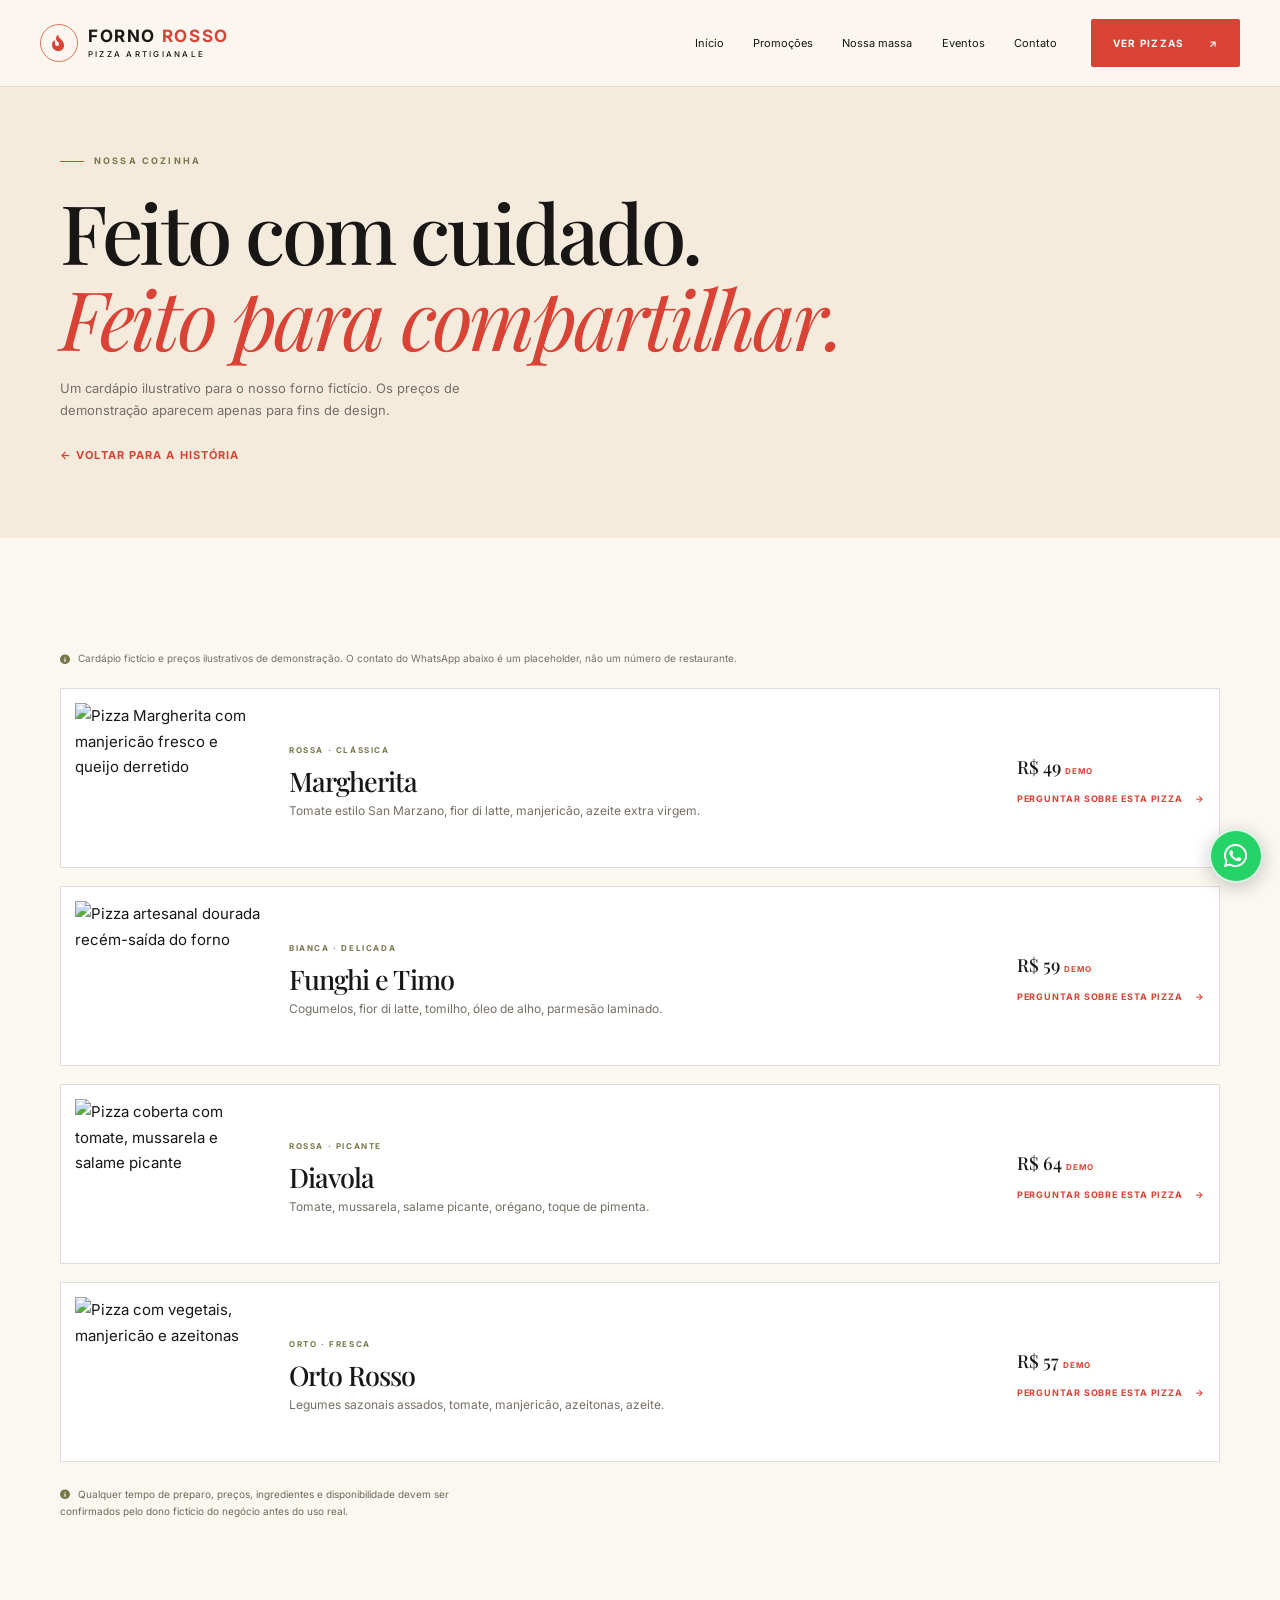
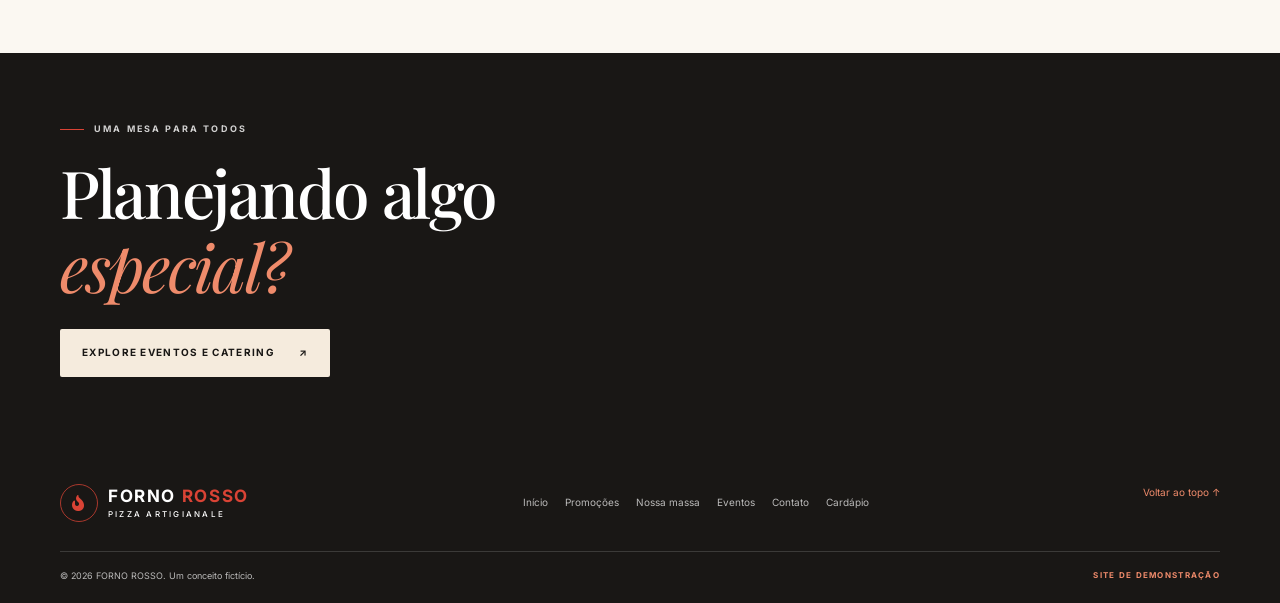
==== cardapio.html @ 27c7b294 "Atualiza layout para PT-BR Co-authored-by: Copilot <223556219+Copilot@users.noreply.github.com>" ====
<!doctype html>
<html lang="pt-BR">
<head>
  <meta charset="utf-8">
  <meta name="viewport" content="width=device-width, initial-scale=1">
  <meta name="theme-color" content="#191715">
  <meta name="description" content="Cardápio ilustrativo do conceito fictício da pizzaria FORNO ROSSO.">
  <title>Nossas Pizzas — FORNO ROSSO</title>
  <link rel="preconnect" href="https://fonts.googleapis.com">
  <link rel="preconnect" href="https://fonts.gstatic.com" crossorigin>
  <link href="https://fonts.googleapis.com/css2?family=Inter:wght@400;500;600;700&family=Playfair+Display:wght@400;500;600;700&display=swap" rel="stylesheet">
  <link rel="stylesheet" href="https://cdnjs.cloudflare.com/ajax/libs/font-awesome/6.5.2/css/all.min.css">
  <link rel="stylesheet" href="style.css">
  <script src="script.js" defer></script>
</head>
<body class="menu-page">
  <a class="skip-link" href="#main">Pular para o conteúdo</a>
  <header class="site-header is-scrolled" id="top">
    <div class="header-inner">
      <a class="wordmark" href="index.html#top" aria-label="Forno Rosso home">
        <span class="wordmark-icon" aria-hidden="true"><i class="fa-solid fa-fire-flame-curved"></i></span>
        <span>FORNO <span class="wordmark-red">ROSSO</span><small>PIZZA ARTIGIANALE</small></span>
      </a>
      <button class="menu-toggle" type="button" aria-label="Abrir menu de navegação" aria-expanded="false" aria-controls="primary-nav">
        <span></span><span></span>
      </button>
      <nav class="primary-nav" id="primary-nav" aria-label="Navegação principal">
        <a href="index.html#top">Início</a><a href="index.html#promocoes">Promoções</a><a href="index.html#massa">Nossa massa</a><a href="index.html#eventos">Eventos</a><a href="index.html#contato">Contato</a>
        <a class="button button-red nav-cta" href="cardapio.html" aria-current="page">Ver pizzas <span aria-hidden="true">↗</span></a>
      </nav>
    </div>
  </header>
  <main id="main">
    <section class="menu-page-hero">
      <div class="page-wrap">
        <p class="eyebrow"><span></span> Nossa cozinha</p>
        <h1>Feito com cuidado.<br><em>Feito para compartilhar.</em></h1>
        <p>Um cardápio ilustrativo para o nosso forno fictício. Os preços de demonstração aparecem apenas para fins de design.</p>
        <a class="text-link" href="index.html">← Voltar para a história</a>
      </div>
    </section>
    <section class="menu-list-section section-pad">
      <div class="page-wrap">
        <p class="demo-note"><i class="fa-solid fa-circle-info" aria-hidden="true"></i> Cardápio fictício e preços ilustrativos de demonstração. O contato do WhatsApp abaixo é um placeholder, não um número de restaurante.</p>
        <!-- Replace demo menu items, ingredients, and prices with owner-approved details before launch. -->
        <div class="menu-list">
          <article class="menu-item">
            <img class="menu-photo" src="https://images.unsplash.com/photo-1574071318508-1cdbab80d002?auto=format&amp;fit=crop&amp;w=760&amp;q=85" alt="Pizza Margherita com manjericão fresco e queijo derretido" loading="lazy">
            <div class="menu-item-copy"><span class="menu-category">ROSSA · CLÁSSICA</span><h2>Margherita</h2><p>Tomate estilo San Marzano, fior di latte, manjericão, azeite extra virgem.</p></div>
            <span class="menu-price">R$ 49 <small>DEMO</small></span>
            <button class="text-link" type="button" data-message="Olá! Gostaria de saber mais sobre a pizza ilustrativa Margherita do cardápio de demonstração do FORNO ROSSO.">Perguntar sobre esta pizza <span aria-hidden="true">→</span></button>
          </article>
          <article class="menu-item">
            <img class="menu-photo" src="https://images.unsplash.com/photo-1579751626657-72bc17010498?auto=format&amp;fit=crop&amp;w=760&amp;q=85" alt="Pizza artesanal dourada recém-saída do forno" loading="lazy">
            <div class="menu-item-copy"><span class="menu-category">BIANCA · DELICADA</span><h2>Funghi e Timo</h2><p>Cogumelos, fior di latte, tomilho, óleo de alho, parmesão laminado.</p></div>
            <span class="menu-price">R$ 59 <small>DEMO</small></span>
            <button class="text-link" type="button" data-message="Olá! Gostaria de saber mais sobre a pizza ilustrativa Funghi e Timo do cardápio de demonstração do FORNO ROSSO.">Perguntar sobre esta pizza <span aria-hidden="true">→</span></button>
          </article>
          <article class="menu-item">
            <img class="menu-photo" src="https://images.unsplash.com/photo-1571407970349-bc81e7e96d47?auto=format&amp;fit=crop&amp;w=760&amp;q=85" alt="Pizza coberta com tomate, mussarela e salame picante" loading="lazy">
            <div class="menu-item-copy"><span class="menu-category">ROSSA · PICANTE</span><h2>Diavola</h2><p>Tomate, mussarela, salame picante, orégano, toque de pimenta.</p></div>
            <span class="menu-price">R$ 64 <small>DEMO</small></span>
            <button class="text-link" type="button" data-message="Olá! Gostaria de saber mais sobre a pizza ilustrativa Diavola do cardápio de demonstração do FORNO ROSSO.">Perguntar sobre esta pizza <span aria-hidden="true">→</span></button>
          </article>
          <article class="menu-item">
            <img class="menu-photo" src="https://images.unsplash.com/photo-1593560708920-61dd98c46a4e?auto=format&amp;fit=crop&amp;w=760&amp;q=85" alt="Pizza com vegetais, manjericão e azeitonas" loading="lazy">
            <div class="menu-item-copy"><span class="menu-category">ORTO · FRESCA</span><h2>Orto Rosso</h2><p>Legumes sazonais assados, tomate, manjericão, azeitonas, azeite.</p></div>
            <span class="menu-price">R$ 57 <small>DEMO</small></span>
            <button class="text-link" type="button" data-message="Olá! Gostaria de saber mais sobre a pizza ilustrativa Orto Rosso do cardápio de demonstração do FORNO ROSSO.">Perguntar sobre esta pizza <span aria-hidden="true">→</span></button>
          </article>
        </div>
        <p class="claim-note menu-claim"><i class="fa-solid fa-circle-info" aria-hidden="true"></i> Qualquer tempo de preparo, preços, ingredientes e disponibilidade devem ser confirmados pelo dono fictício do negócio antes do uso real.</p>
      </div>
    </section>
    <section class="menu-cta">
      <div class="page-wrap"><p class="eyebrow eyebrow-light"><span></span> Uma mesa para todos</p><h2>Planejando algo<br><em>especial?</em></h2><a class="button button-cream" href="index.html#eventos">Explore eventos e catering <span aria-hidden="true">↗</span></a></div>
    </section>
  </main>
  <footer class="site-footer">
    <div class="page-wrap">
      <div class="footer-main">
        <a class="wordmark footer-wordmark" href="index.html#top" aria-label="Forno Rosso home"><span class="wordmark-icon" aria-hidden="true"><i class="fa-solid fa-fire-flame-curved"></i></span><span>FORNO <span class="wordmark-red">ROSSO</span><small>PIZZA ARTIGIANALE</small></span></a>
        <nav class="footer-nav" aria-label="Navegação do rodapé"><a href="index.html#top">Início</a><a href="index.html#promocoes">Promoções</a><a href="index.html#massa">Nossa massa</a><a href="index.html#eventos">Eventos</a><a href="index.html#contato">Contato</a><a href="cardapio.html">Cardápio</a></nav>
        <a class="footer-top" href="#top">Voltar ao topo ↑</a>
      </div>
      <div class="footer-bottom"><span>© <span data-current-year>2026</span> FORNO ROSSO. Um conceito fictício.</span><span class="demo-stamp">SITE DE DEMONSTRAÇÃO</span></div>
    </div>
  </footer>
  <a class="whatsapp-float" href="https://wa.me/5511999999999?text=Ol%C3%A1%21%20Estou%20visitando%20o%20site%20de%20demonstra%C3%A7%C3%A3o%20do%20FORNO%20ROSSO.%20Pode%20me%20passar%20mais%20informa%C3%A7%C3%B5es%3F" target="_blank" rel="noopener noreferrer" aria-label="Número do WhatsApp em demonstração; enviar uma mensagem geral"><i class="fa-brands fa-whatsapp" aria-hidden="true"></i><span class="whatsapp-tooltip">Diga olá <small>Número demo</small></span></a>
</body>
</html>
---- style.css ----
:root {
  color-scheme: light;
  --red: #d94335;
  --cream: #f5ebdd;
  --paper: #fbf8f2;
  --ink: #191715;
  --muted: #766f65;
  --olive: #77764b;
  --line: rgba(25, 23, 21, .14);
  --serif: "Playfair Display", Georgia, serif;
  --sans: "Inter", Arial, sans-serif;
}

* { box-sizing: border-box; }
html { scroll-behavior: smooth; scroll-padding-top: 84px; }
body { margin: 0; color: var(--ink); background: var(--paper); font-family: var(--sans); font-size: 15px; line-height: 1.7; -webkit-font-smoothing: antialiased; }
img { display: block; max-width: 100%; }
a { color: inherit; text-decoration: none; }
button { font: inherit; }
.page-wrap { width: min(1160px, calc(100% - 44px)); margin-inline: auto; }
.section-pad { padding: 88px 0; }
.skip-link { position: fixed; z-index: 1000; top: 12px; left: 12px; padding: 10px 16px; transform: translateY(-160%); background: var(--cream); color: var(--ink); }
.skip-link:focus { transform: translateY(0); }

.site-header { position: fixed; z-index: 100; inset: 0 0 auto; color: white; transition: background .25s ease, box-shadow .25s ease, color .25s ease; }
.site-header.is-scrolled, .site-header.menu-open { color: var(--ink); background: rgba(251, 248, 242, .94); box-shadow: 0 1px 0 rgba(25, 23, 21, .08); backdrop-filter: blur(14px); }
.header-inner { width: min(1320px, calc(100% - 44px)); min-height: 76px; margin: auto; display: flex; align-items: center; justify-content: space-between; }
.wordmark { display: inline-flex; align-items: center; gap: 10px; font-size: 17px; font-weight: 700; letter-spacing: .095em; line-height: 1.1; }
.wordmark-icon { display: grid; width: 38px; height: 38px; place-items: center; border: 1px solid rgba(217, 67, 53, .75); border-radius: 50%; color: var(--red); font-size: 16px; }
.wordmark-red { color: var(--red); }
.wordmark small { display: block; margin-top: 5px; font-size: 8px; letter-spacing: .28em; font-weight: 500; }
.primary-nav { position: absolute; top: 76px; inset-inline: 0; display: none; padding: 15px 22px 24px; color: var(--ink); background: var(--paper); box-shadow: 0 16px 24px rgba(0,0,0,.1); }
.primary-nav.is-open { display: grid; gap: 2px; }
.primary-nav > a:not(.button) { padding: 10px 4px; font-size: 14px; }
.primary-nav > a:not(.button):hover, .footer-nav a:hover { color: var(--red); }
.menu-toggle { display: flex; width: 42px; height: 42px; flex-direction: column; justify-content: center; align-items: center; gap: 6px; border: 1px solid currentColor; border-radius: 50%; color: inherit; background: transparent; cursor: pointer; }
.menu-toggle span { width: 16px; height: 1px; background: currentColor; transition: transform .2s ease; }
.menu-toggle[aria-expanded="true"] span:first-child { transform: translateY(3.5px) rotate(45deg); }
.menu-toggle[aria-expanded="true"] span:last-child { transform: translateY(-3.5px) rotate(-45deg); }

.button { min-height: 48px; display: inline-flex; align-items: center; justify-content: center; gap: 24px; padding: 0 21px; border: 1px solid transparent; border-radius: 2px; font-size: 10px; font-weight: 700; letter-spacing: .13em; text-transform: uppercase; transition: transform .2s ease, background .2s ease, color .2s ease; cursor: pointer; }
.button:hover { transform: translateY(-2px); }
.button-red { color: white; background: var(--red); }
.button-red:hover { background: #bc3429; }
.button-cream { color: var(--ink); background: var(--cream); }
.button-cream:hover { background: white; }
.nav-cta { margin-top: 11px; }
.text-link { display: inline-flex; align-items: center; gap: 12px; padding: 0; border: 0; color: var(--red); background: transparent; font-size: 11px; font-weight: 700; letter-spacing: .1em; text-transform: uppercase; cursor: pointer; }
.text-link span { display: inline-block; transition: transform .2s ease; }
.text-link:hover span { transform: translateX(4px); }
.text-link-light { color: white; }

.hero { position: relative; min-height: 690px; min-height: min(780px, 100svh); display: flex; align-items: center; overflow: hidden; color: white; background: #28221e; }
.hero-image { position: absolute; inset: 0; background: linear-gradient(90deg, rgba(18, 15, 13, .81) 0%, rgba(18, 15, 13, .48) 53%, rgba(18, 15, 13, .16) 100%), linear-gradient(0deg, rgba(18, 15, 13, .28), transparent 45%), url("https://images.unsplash.com/photo-1579751626657-72bc17010498?auto=format&fit=crop&w=2200&q=88") center 54% / cover; transform: scale(1.015); animation: hero-reveal 1.2s ease-out both; }
.hero-content { position: relative; z-index: 1; padding-top: 90px; padding-bottom: 42px; }
.eyebrow { display: flex; align-items: center; gap: 10px; margin: 0 0 20px; color: var(--olive); font-size: 9px; font-weight: 700; letter-spacing: .24em; line-height: 1.4; text-transform: uppercase; }
.eyebrow > span { width: 24px; height: 1px; background: var(--red); }
.eyebrow-light { color: rgba(255,255,255,.8); }
.hero h1, h2, h3, p { margin-top: 0; }
.hero h1 { max-width: 720px; margin-bottom: 19px; font: 500 clamp(48px, 10vw, 96px)/.99 var(--serif); letter-spacing: -.045em; }
.hero h1 em, h2 em { color: var(--red); font-weight: 400; }
.hero h1 em { color: #ef8b6b; }
.hero-copy { max-width: 440px; margin-bottom: 29px; color: rgba(255,255,255,.8); font-size: 14px; }
.hero-actions { display: flex; flex-wrap: wrap; align-items: center; gap: 23px; }
.hero-note { position: absolute; right: max(22px, calc((100vw - 1320px) / 2)); bottom: 86px; display: grid; gap: 5px; color: rgba(255,255,255,.6); font-size: 8px; letter-spacing: .2em; text-align: right; }
.scroll-cue { position: absolute; bottom: 22px; left: max(22px, calc((100vw - 1160px) / 2)); display: flex; align-items: center; gap: 10px; color: rgba(255,255,255,.68); font-size: 8px; font-weight: 600; letter-spacing: .2em; }
.scroll-cue span { width: 26px; height: 1px; background: var(--red); }

.section-heading { margin-bottom: 28px; }
.heading-row { display: flex; flex-direction: column; gap: 16px; }
.section-heading .eyebrow { margin-bottom: 13px; }
h2 { margin-bottom: 0; font: 500 clamp(38px, 7vw, 64px)/1.12 var(--serif); letter-spacing: -.035em; }
.heading-aside { margin: 0; color: var(--muted); font-size: 13px; }
.demo-note { display: flex; align-items: center; gap: 8px; margin: 0 0 21px; color: var(--muted); font-size: 10px; }
.demo-note i { color: var(--olive); }
.promo-grid { display: grid; gap: 17px; }
.promo-card { min-width: 0; overflow: hidden; background: white; }
.promo-image { height: 220px; background-position: center; background-size: cover; transition: transform .55s cubic-bezier(.2,.65,.3,1); }
.promo-card:hover .promo-image { transform: scale(1.035); }
.promo-family { background-image: url("https://images.unsplash.com/photo-1571407970349-bc81e7e96d47?auto=format&fit=crop&w=1000&q=85"); }
.promo-tuesday { background-image: url("https://images.unsplash.com/photo-1579751626657-72bc17010498?auto=format&fit=crop&w=900&q=85"); }
.promo-experience { background-image: url("https://images.unsplash.com/photo-1574071318508-1cdbab80d002?auto=format&fit=crop&w=900&q=85"); }
.promo-copy { padding: 22px 21px 20px; }
.promo-number { color: var(--olive); font-size: 8px; font-weight: 700; letter-spacing: .2em; }
.promo-copy h3 { margin: 7px 0 8px; font: 500 27px/1.2 var(--serif); }
.promo-copy > p { min-height: 48px; margin-bottom: 19px; color: var(--muted); font-size: 12px; }
.promo-bottom { display: flex; flex-wrap: wrap; align-items: center; justify-content: space-between; gap: 12px; padding-top: 13px; border-top: 1px solid var(--line); }
.demo-price { font: 500 19px var(--serif); }
.demo-price small { color: var(--red); font: 700 8px var(--sans); letter-spacing: .13em; }
.promo-action { gap: 7px; font-size: 8px; }

.dough-section { display: grid; background: var(--cream); }
.dough-photo { min-height: 360px; background: url("https://images.unsplash.com/photo-1556761223-4c4282c73f77?auto=format&fit=crop&w=1200&q=85") center / cover; }
.dough-content { padding: 58px 25px 65px; }
.dough-content h2 { margin-bottom: 21px; }
.dough-content > p:not(.eyebrow, .claim-note) { max-width: 440px; color: #625b52; font-size: 13px; }
.dough-content .dough-detail { margin: 22px 0; padding-left: 15px; border-left: 1px solid var(--red); color: var(--ink) !important; font: italic 16px/1.6 var(--serif) !important; }
.claim-note { max-width: 450px; margin: 0 0 21px; color: #706757; font-size: 10px; }
.claim-note i { margin-right: 5px; color: var(--olive); }

.events-section { display: grid; color: white; background: var(--ink); }
.events-image { min-height: 300px; background: url("https://images.unsplash.com/photo-1511795409834-ef04bbd61622?auto=format&fit=crop&w=1200&q=85") center 54% / cover; }
.events-copy { padding: 56px 25px 62px; }
.events-copy h2 { margin-bottom: 20px; }
.events-copy h2 em { color: #ef8b6b; }
.events-copy > p:not(.eyebrow, .placeholder-note) { max-width: 460px; margin-bottom: 20px; color: rgba(255,255,255,.68); font-size: 13px; }
.event-list { display: grid; gap: 8px; margin: 0 0 26px; padding: 0; list-style: none; color: rgba(255,255,255,.88); font-size: 12px; }
.event-list i { width: 22px; color: #d98966; font-size: 10px; }
.placeholder-note { margin: 13px 0 0; color: #9b9288; font-size: 9px; }

.contact-section { background: var(--paper); }
.contact-grid { display: grid; gap: 30px; }
.map-frame { position: relative; min-height: 300px; overflow: hidden; border-radius: 3px; background: #e4dfd4; }
.map-frame iframe { display: block; width: 100%; height: 100%; min-height: 300px; border: 0; }
.map-caption { position: absolute; bottom: 12px; left: 12px; padding: 7px 10px; color: var(--ink); background: rgba(251,248,242,.95); font-size: 9px; }
.contact-details { display: flex; flex-direction: column; justify-content: center; }
.contact-label { display: block; margin-bottom: 7px; color: var(--olive); font-size: 8px; font-weight: 700; letter-spacing: .19em; }
.contact-block h3 { margin-bottom: 5px; font: 500 25px var(--serif); }
.contact-block p, .contact-meta p { margin-bottom: 0; color: var(--muted); font-size: 12px; }
.contact-meta { display: grid; gap: 18px; margin: 24px 0; padding: 20px 0; border-block: 1px solid var(--line); }
.social-row { display: flex; flex-wrap: wrap; gap: 20px; margin-bottom: 20px; }
.social-row a { font-size: 11px; font-weight: 600; }
.social-row i { margin-right: 6px; color: var(--red); }
.social-row small { display: block; color: var(--muted); font-size: 8px; font-weight: 400; }
.contact-whatsapp { align-self: flex-start; }
.contact-details .placeholder-note { color: var(--muted); }

.site-footer { padding: 37px 0 20px; color: rgba(255,255,255,.7); background: var(--ink); }
.footer-main { display: flex; flex-direction: column; gap: 28px; }
.footer-wordmark { align-self: flex-start; color: white; }
.footer-nav { display: flex; flex-wrap: wrap; gap: 13px 20px; font-size: 10px; }
.footer-top { align-self: flex-start; color: #ef8b6b; font-size: 10px; }
.footer-bottom { display: flex; flex-direction: column; gap: 10px; margin-top: 29px; padding-top: 16px; border-top: 1px solid rgba(255,255,255,.15); font-size: 9px; }
.demo-stamp { color: #ef8b6b; font-size: 8px; font-weight: 700; letter-spacing: .16em; }

.menu-page .site-header { color: var(--ink); background: rgba(251, 248, 242, .94); box-shadow: 0 1px 0 rgba(25, 23, 21, .08); backdrop-filter: blur(14px); }
.menu-page-hero { padding: 155px 0 72px; background: var(--cream); }
.menu-page-hero h1 { margin: 0 0 17px; font: 500 clamp(48px, 9vw, 82px)/1.05 var(--serif); letter-spacing: -.04em; }
.menu-page-hero h1 em, .menu-cta h2 em { color: var(--red); font-weight: 400; }
.menu-page-hero > .page-wrap > p:not(.eyebrow) { max-width: 470px; margin-bottom: 20px; color: var(--muted); font-size: 13px; }
.menu-list-section { padding-top: 58px; }
.menu-list { display: grid; gap: 16px; }
.menu-item { display: grid; grid-template-columns: minmax(0, 1fr) auto; gap: 14px 16px; padding: 12px; border: 1px solid var(--line); background: white; }
.menu-photo { grid-column: 1 / -1; width: 100%; height: 210px; object-fit: cover; }
.menu-item-copy { min-width: 0; }
.menu-category { color: var(--olive); font-size: 8px; font-weight: 700; letter-spacing: .2em; }
.menu-item h2 { margin: 5px 0; font-size: 27px; }
.menu-item p { max-width: 540px; margin: 0; color: var(--muted); font-size: 12px; }
.menu-price { padding-top: 4px; font: 500 18px var(--serif); white-space: nowrap; }
.menu-price small { color: var(--red); font: 700 8px var(--sans); letter-spacing: .13em; }
.menu-item .text-link { grid-column: 1 / -1; justify-self: start; font-size: 9px; }
.menu-claim { margin-top: 24px; }
.menu-cta { padding: 70px 0; color: white; background: var(--ink); }
.menu-cta h2 { margin-bottom: 25px; font-size: clamp(42px, 7vw, 66px); }
.menu-cta h2 em { color: #ef8b6b; }

.whatsapp-float { position: fixed; z-index: 90; right: 17px; bottom: 17px; display: grid; width: 54px; height: 54px; place-items: center; border: 2px solid rgba(255,255,255,.82); border-radius: 50%; color: white; background: #25d366; box-shadow: 0 4px 20px rgba(0,0,0,.22); font-size: 27px; animation: whatsapp-pulse 2.4s infinite; }
.whatsapp-float:hover { background: #1db954; }
.whatsapp-tooltip { position: absolute; right: 64px; display: none; min-width: 118px; padding: 7px 10px; color: var(--ink); background: white; font-size: 10px; font-weight: 700; box-shadow: 0 2px 12px rgba(0,0,0,.12); }
.whatsapp-tooltip small { display: block; color: var(--muted); font-size: 8px; font-weight: 400; }
.whatsapp-float:hover .whatsapp-tooltip, .whatsapp-float:focus-visible .whatsapp-tooltip { display: block; }

@keyframes whatsapp-pulse { 0%, 100% { box-shadow: 0 4px 20px rgba(0,0,0,.22), 0 0 0 0 rgba(37,211,102,.28); } 55% { box-shadow: 0 4px 20px rgba(0,0,0,.22), 0 0 0 9px rgba(37,211,102,0); } }
@keyframes hero-reveal { from { transform: scale(1.06); opacity: .75; } to { transform: scale(1.015); opacity: 1; } }

@media (min-width: 700px) {
  .page-wrap { width: min(1160px, calc(100% - 80px)); }
  .header-inner { width: min(1320px, calc(100% - 80px)); }
  .section-pad { padding: 112px 0; }
  .header-inner { min-height: 86px; }
  .primary-nav { position: static; display: flex; align-items: center; gap: clamp(15px, 2.3vw, 32px); padding: 0; color: inherit; background: transparent; box-shadow: none; }
  .primary-nav > a:not(.button) { padding: 0; font-size: 11px; }
  .nav-cta { margin: 0 0 0 4px; }
  .menu-toggle { display: none; }
  .hero { min-height: min(840px, 94svh); }
  .hero-content { padding-top: 70px; }
  .hero-copy { font-size: 15px; }
  .heading-row { flex-direction: row; justify-content: space-between; align-items: end; }
  .heading-aside { padding-bottom: 8px; text-align: right; }
  .promo-grid { grid-template-columns: repeat(3, 1fr); gap: 20px; }
  .promo-card-featured { transform: translateY(-12px); }
  .promo-image { height: 245px; }
  .promo-copy { padding: 22px 20px 20px; }
  .dough-section { grid-template-columns: 1fr 1fr; min-height: 590px; }
  .dough-photo { min-height: 100%; }
  .dough-content { align-self: center; max-width: 660px; padding: 80px clamp(45px, 8vw, 115px); }
  .events-section { grid-template-columns: 1.1fr .9fr; min-height: 570px; }
  .events-image { min-height: 100%; }
  .events-copy { align-self: center; padding: 70px clamp(36px, 6vw, 88px); }
  .contact-grid { grid-template-columns: 1.1fr .9fr; gap: 54px; }
  .map-frame, .map-frame iframe { min-height: 430px; }
  .contact-meta { grid-template-columns: 1fr 1fr; }
  .footer-main { flex-direction: row; align-items: center; justify-content: space-between; gap: 25px; }
  .footer-nav { justify-content: center; gap: 17px; }
  .footer-top { white-space: nowrap; }
  .footer-bottom { flex-direction: row; justify-content: space-between; align-items: center; }
  .menu-list { gap: 18px; }
  .menu-item { grid-template-columns: 190px minmax(0, 1fr) auto; grid-template-rows: auto auto; align-items: center; gap: 12px 24px; padding: 14px; }
  .menu-photo { grid-column: 1; grid-row: 1 / 3; height: 150px; }
  .menu-item-copy { grid-column: 2; grid-row: 1 / 3; }
  .menu-price { grid-column: 3; grid-row: 1; align-self: end; }
  .menu-item .text-link { grid-column: 3; grid-row: 2; justify-self: start; align-self: start; }
}

@media (min-width: 1000px) {
  .hero-note { right: max(40px, calc((100vw - 1320px) / 2)); }
  .hero h1 { font-size: clamp(84px, 8.2vw, 112px); }
  .promo-image { height: 275px; }
}

@media (prefers-reduced-motion: reduce) {
  *, *::before, *::after { scroll-behavior: auto !important; animation-duration: .01ms !important; animation-iteration-count: 1 !important; transition-duration: .01ms !important; }
}
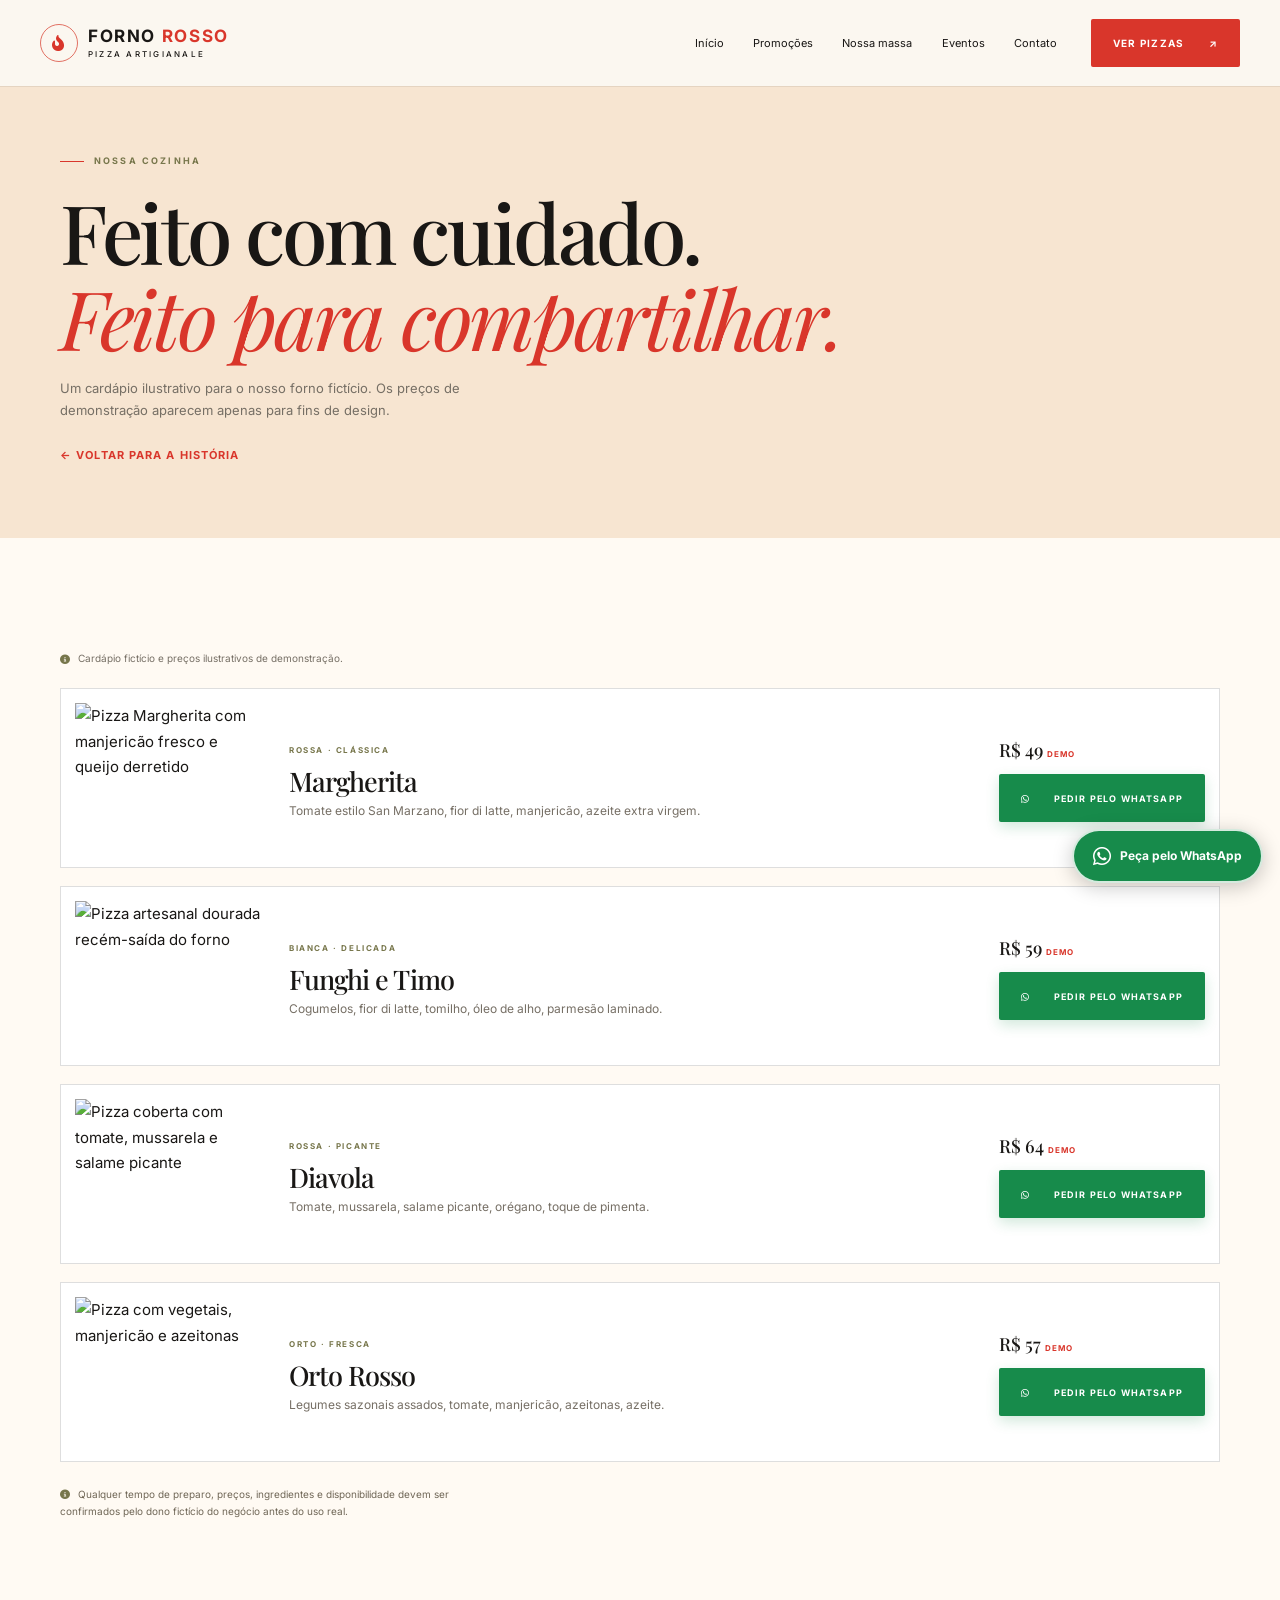
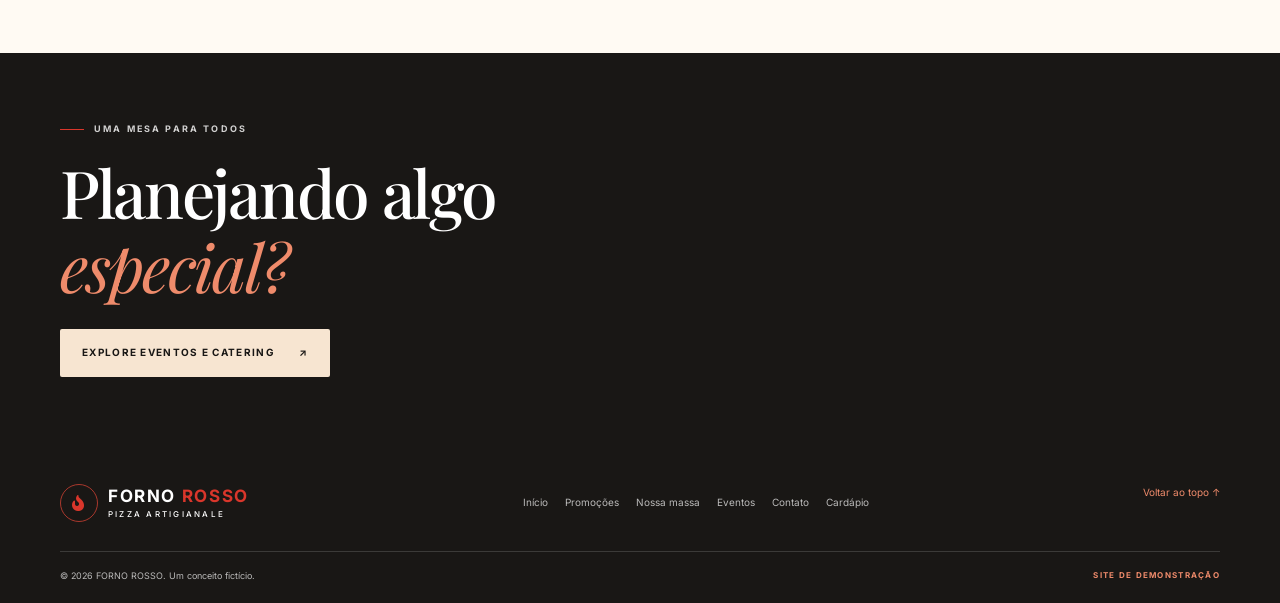
==== commit 723899a7: "Destaca pedidos e atualiza WhatsApp Co-authored-by: Copilot <223556219+Copilot@users.noreply.github." ====
--- a/cardapio.html
+++ b/cardapio.html
@@ -10,6 +10,7 @@
   <link rel="preconnect" href="https://fonts.gstatic.com" crossorigin>
   <link href="https://fonts.googleapis.com/css2?family=Inter:wght@400;500;600;700&family=Playfair+Display:wght@400;500;600;700&display=swap" rel="stylesheet">
   <link rel="stylesheet" href="https://cdnjs.cloudflare.com/ajax/libs/font-awesome/6.5.2/css/all.min.css">
+  <link rel="icon" type="image/svg+xml" href="data:image/svg+xml,%3Csvg xmlns='http://www.w3.org/2000/svg' viewBox='0 0 64 64'%3E%3Cpath fill='%23d8392f' d='M32 6c-4 8-8 11-8 19 0 6 4 11 9 11 5 0 9-4 9-10 0-7-4-13-10-20zm-2 33c-7 0-13 6-13 14 0 8 7 12 15 12 9 0 17-6 17-15 0-9-8-11-19-11z'/%3E%3Cpath fill='%23f5b400' d='M34 19c4 5 6 10 6 15 0 8-6 14-14 14-4 0-8-2-10-5 3 1 7 2 11 2 13 0 20-9 20-17 0-3-2-6-13-9z'/%3E%3C/svg%3E">
   <link rel="stylesheet" href="style.css">
   <script src="script.js" defer></script>
 </head>
@@ -41,32 +42,32 @@
     </section>
     <section class="menu-list-section section-pad">
       <div class="page-wrap">
-        <p class="demo-note"><i class="fa-solid fa-circle-info" aria-hidden="true"></i> Cardápio fictício e preços ilustrativos de demonstração. O contato do WhatsApp abaixo é um placeholder, não um número de restaurante.</p>
+        <p class="demo-note"><i class="fa-solid fa-circle-info" aria-hidden="true"></i> Cardápio fictício e preços ilustrativos de demonstração.</p>
         <!-- Replace demo menu items, ingredients, and prices with owner-approved details before launch. -->
         <div class="menu-list">
           <article class="menu-item">
             <img class="menu-photo" src="https://images.unsplash.com/photo-1574071318508-1cdbab80d002?auto=format&amp;fit=crop&amp;w=760&amp;q=85" alt="Pizza Margherita com manjericão fresco e queijo derretido" loading="lazy">
             <div class="menu-item-copy"><span class="menu-category">ROSSA · CLÁSSICA</span><h2>Margherita</h2><p>Tomate estilo San Marzano, fior di latte, manjericão, azeite extra virgem.</p></div>
             <span class="menu-price">R$ 49 <small>DEMO</small></span>
-            <button class="text-link" type="button" data-message="Olá! Gostaria de saber mais sobre a pizza ilustrativa Margherita do cardápio de demonstração do FORNO ROSSO.">Perguntar sobre esta pizza <span aria-hidden="true">→</span></button>
+            <button class="button button-whatsapp" type="button" data-message="Olá! Gostaria de saber mais sobre a pizza ilustrativa Margherita do cardápio de demonstração do FORNO ROSSO."><i class="fa-brands fa-whatsapp" aria-hidden="true"></i> Pedir pelo WhatsApp</button>
           </article>
           <article class="menu-item">
             <img class="menu-photo" src="https://images.unsplash.com/photo-1579751626657-72bc17010498?auto=format&amp;fit=crop&amp;w=760&amp;q=85" alt="Pizza artesanal dourada recém-saída do forno" loading="lazy">
             <div class="menu-item-copy"><span class="menu-category">BIANCA · DELICADA</span><h2>Funghi e Timo</h2><p>Cogumelos, fior di latte, tomilho, óleo de alho, parmesão laminado.</p></div>
             <span class="menu-price">R$ 59 <small>DEMO</small></span>
-            <button class="text-link" type="button" data-message="Olá! Gostaria de saber mais sobre a pizza ilustrativa Funghi e Timo do cardápio de demonstração do FORNO ROSSO.">Perguntar sobre esta pizza <span aria-hidden="true">→</span></button>
+            <button class="button button-whatsapp" type="button" data-message="Olá! Gostaria de saber mais sobre a pizza ilustrativa Funghi e Timo do cardápio de demonstração do FORNO ROSSO."><i class="fa-brands fa-whatsapp" aria-hidden="true"></i> Pedir pelo WhatsApp</button>
           </article>
           <article class="menu-item">
             <img class="menu-photo" src="https://images.unsplash.com/photo-1571407970349-bc81e7e96d47?auto=format&amp;fit=crop&amp;w=760&amp;q=85" alt="Pizza coberta com tomate, mussarela e salame picante" loading="lazy">
             <div class="menu-item-copy"><span class="menu-category">ROSSA · PICANTE</span><h2>Diavola</h2><p>Tomate, mussarela, salame picante, orégano, toque de pimenta.</p></div>
             <span class="menu-price">R$ 64 <small>DEMO</small></span>
-            <button class="text-link" type="button" data-message="Olá! Gostaria de saber mais sobre a pizza ilustrativa Diavola do cardápio de demonstração do FORNO ROSSO.">Perguntar sobre esta pizza <span aria-hidden="true">→</span></button>
+            <button class="button button-whatsapp" type="button" data-message="Olá! Gostaria de saber mais sobre a pizza ilustrativa Diavola do cardápio de demonstração do FORNO ROSSO."><i class="fa-brands fa-whatsapp" aria-hidden="true"></i> Pedir pelo WhatsApp</button>
           </article>
           <article class="menu-item">
             <img class="menu-photo" src="https://images.unsplash.com/photo-1593560708920-61dd98c46a4e?auto=format&amp;fit=crop&amp;w=760&amp;q=85" alt="Pizza com vegetais, manjericão e azeitonas" loading="lazy">
             <div class="menu-item-copy"><span class="menu-category">ORTO · FRESCA</span><h2>Orto Rosso</h2><p>Legumes sazonais assados, tomate, manjericão, azeitonas, azeite.</p></div>
             <span class="menu-price">R$ 57 <small>DEMO</small></span>
-            <button class="text-link" type="button" data-message="Olá! Gostaria de saber mais sobre a pizza ilustrativa Orto Rosso do cardápio de demonstração do FORNO ROSSO.">Perguntar sobre esta pizza <span aria-hidden="true">→</span></button>
+            <button class="button button-whatsapp" type="button" data-message="Olá! Gostaria de saber mais sobre a pizza ilustrativa Orto Rosso do cardápio de demonstração do FORNO ROSSO."><i class="fa-brands fa-whatsapp" aria-hidden="true"></i> Pedir pelo WhatsApp</button>
           </article>
         </div>
         <p class="claim-note menu-claim"><i class="fa-solid fa-circle-info" aria-hidden="true"></i> Qualquer tempo de preparo, preços, ingredientes e disponibilidade devem ser confirmados pelo dono fictício do negócio antes do uso real.</p>
@@ -86,6 +87,6 @@
       <div class="footer-bottom"><span>© <span data-current-year>2026</span> FORNO ROSSO. Um conceito fictício.</span><span class="demo-stamp">SITE DE DEMONSTRAÇÃO</span></div>
     </div>
   </footer>
-  <a class="whatsapp-float" href="https://wa.me/5511999999999?text=Ol%C3%A1%21%20Estou%20visitando%20o%20site%20de%20demonstra%C3%A7%C3%A3o%20do%20FORNO%20ROSSO.%20Pode%20me%20passar%20mais%20informa%C3%A7%C3%B5es%3F" target="_blank" rel="noopener noreferrer" aria-label="Número do WhatsApp em demonstração; enviar uma mensagem geral"><i class="fa-brands fa-whatsapp" aria-hidden="true"></i><span class="whatsapp-tooltip">Diga olá <small>Número demo</small></span></a>
+  <a class="whatsapp-float" href="https://wa.me/554195807668?text=Ol%C3%A1%21%20Estou%20visitando%20o%20site%20do%20FORNO%20ROSSO.%20Pode%20me%20passar%20mais%20informa%C3%A7%C3%B5es%3F" target="_blank" rel="noopener noreferrer" aria-label="Fale com o Forno Rosso pelo WhatsApp"><i class="fa-brands fa-whatsapp" aria-hidden="true"></i><span>Peça pelo WhatsApp</span><span class="whatsapp-tooltip">Fale com a gente</span></a>
 </body>
 </html>
--- a/style.css
+++ b/style.css
@@ -1,8 +1,8 @@
 :root {
   color-scheme: light;
-  --red: #d94335;
-  --cream: #f5ebdd;
-  --paper: #fbf8f2;
+  --red: #d9362b;
+  --cream: #f7e5d1;
+  --paper: #fffaf3;
   --ink: #191715;
   --muted: #766f65;
   --olive: #77764b;
@@ -42,6 +42,8 @@
 .button:hover { transform: translateY(-2px); }
 .button-red { color: white; background: var(--red); }
 .button-red:hover { background: #bc3429; }
+.button-whatsapp { color: white; background: #178b4b; box-shadow: 0 5px 14px rgba(23, 139, 75, .2); }
+.button-whatsapp:hover { background: #116d3a; }
 .button-cream { color: var(--ink); background: var(--cream); }
 .button-cream:hover { background: white; }
 .nav-cta { margin-top: 11px; }
@@ -51,15 +53,15 @@
 .text-link-light { color: white; }
 
 .hero { position: relative; min-height: 690px; min-height: min(780px, 100svh); display: flex; align-items: center; overflow: hidden; color: white; background: #28221e; }
-.hero-image { position: absolute; inset: 0; background: linear-gradient(90deg, rgba(18, 15, 13, .81) 0%, rgba(18, 15, 13, .48) 53%, rgba(18, 15, 13, .16) 100%), linear-gradient(0deg, rgba(18, 15, 13, .28), transparent 45%), url("https://images.unsplash.com/photo-1579751626657-72bc17010498?auto=format&fit=crop&w=2200&q=88") center 54% / cover; transform: scale(1.015); animation: hero-reveal 1.2s ease-out both; }
+.hero-image { position: absolute; inset: 0; background: linear-gradient(90deg, rgba(18, 15, 13, .78) 0%, rgba(18, 15, 13, .48) 42%, rgba(18, 15, 13, .08) 100%), linear-gradient(0deg, rgba(18, 15, 13, .2), transparent 45%), url("https://images.unsplash.com/photo-1574071318508-1cdbab80d002?auto=format&fit=crop&w=2200&q=90") center 54% / cover; transform: scale(1.015); animation: hero-reveal 1.2s ease-out both; }
 .hero-content { position: relative; z-index: 1; padding-top: 90px; padding-bottom: 42px; }
 .eyebrow { display: flex; align-items: center; gap: 10px; margin: 0 0 20px; color: var(--olive); font-size: 9px; font-weight: 700; letter-spacing: .24em; line-height: 1.4; text-transform: uppercase; }
 .eyebrow > span { width: 24px; height: 1px; background: var(--red); }
 .eyebrow-light { color: rgba(255,255,255,.8); }
 .hero h1, h2, h3, p { margin-top: 0; }
-.hero h1 { max-width: 720px; margin-bottom: 19px; font: 500 clamp(48px, 10vw, 96px)/.99 var(--serif); letter-spacing: -.045em; }
+.hero h1 { max-width: 900px; margin-bottom: 19px; font: 500 clamp(46px, 9vw, 96px)/.99 var(--serif); letter-spacing: -.045em; }
 .hero h1 em, h2 em { color: var(--red); font-weight: 400; }
-.hero h1 em { color: #ef8b6b; }
+.hero h1 em { color: #ff9b76; }
 .hero-copy { max-width: 440px; margin-bottom: 29px; color: rgba(255,255,255,.8); font-size: 14px; }
 .hero-actions { display: flex; flex-wrap: wrap; align-items: center; gap: 23px; }
 .hero-note { position: absolute; right: max(22px, calc((100vw - 1320px) / 2)); bottom: 86px; display: grid; gap: 5px; color: rgba(255,255,255,.6); font-size: 8px; letter-spacing: .2em; text-align: right; }
@@ -85,9 +87,9 @@
 .promo-copy h3 { margin: 7px 0 8px; font: 500 27px/1.2 var(--serif); }
 .promo-copy > p { min-height: 48px; margin-bottom: 19px; color: var(--muted); font-size: 12px; }
 .promo-bottom { display: flex; flex-wrap: wrap; align-items: center; justify-content: space-between; gap: 12px; padding-top: 13px; border-top: 1px solid var(--line); }
-.demo-price { font: 500 19px var(--serif); }
+.demo-price { color: var(--red); font: 700 27px/1 var(--serif); white-space: nowrap; }
 .demo-price small { color: var(--red); font: 700 8px var(--sans); letter-spacing: .13em; }
-.promo-action { gap: 7px; font-size: 8px; }
+.promo-action { min-height: 42px; gap: 8px; padding-inline: 12px; font-size: 8px; letter-spacing: .08em; }
 
 .dough-section { display: grid; background: var(--cream); }
 .dough-photo { min-height: 360px; background: url("https://images.unsplash.com/photo-1556761223-4c4282c73f77?auto=format&fit=crop&w=1200&q=85") center / cover; }
@@ -148,16 +150,16 @@
 .menu-item p { max-width: 540px; margin: 0; color: var(--muted); font-size: 12px; }
 .menu-price { padding-top: 4px; font: 500 18px var(--serif); white-space: nowrap; }
 .menu-price small { color: var(--red); font: 700 8px var(--sans); letter-spacing: .13em; }
-.menu-item .text-link { grid-column: 1 / -1; justify-self: start; font-size: 9px; }
+.menu-item .button-whatsapp { grid-column: 1 / -1; justify-self: start; font-size: 9px; }
 .menu-claim { margin-top: 24px; }
 .menu-cta { padding: 70px 0; color: white; background: var(--ink); }
 .menu-cta h2 { margin-bottom: 25px; font-size: clamp(42px, 7vw, 66px); }
 .menu-cta h2 em { color: #ef8b6b; }
 
-.whatsapp-float { position: fixed; z-index: 90; right: 17px; bottom: 17px; display: grid; width: 54px; height: 54px; place-items: center; border: 2px solid rgba(255,255,255,.82); border-radius: 50%; color: white; background: #25d366; box-shadow: 0 4px 20px rgba(0,0,0,.22); font-size: 27px; animation: whatsapp-pulse 2.4s infinite; }
+.whatsapp-float { position: fixed; z-index: 90; right: 17px; bottom: 17px; display: inline-flex; min-height: 54px; align-items: center; justify-content: center; gap: 9px; padding: 0 19px; border: 2px solid rgba(255,255,255,.82); border-radius: 30px; color: white; background: #178b4b; box-shadow: 0 4px 20px rgba(0,0,0,.22); font-size: 12px; font-weight: 700; animation: whatsapp-pulse 2.4s infinite; }
 .whatsapp-float:hover { background: #1db954; }
-.whatsapp-tooltip { position: absolute; right: 64px; display: none; min-width: 118px; padding: 7px 10px; color: var(--ink); background: white; font-size: 10px; font-weight: 700; box-shadow: 0 2px 12px rgba(0,0,0,.12); }
-.whatsapp-tooltip small { display: block; color: var(--muted); font-size: 8px; font-weight: 400; }
+.whatsapp-float > i { font-size: 21px; }
+.whatsapp-tooltip { position: absolute; right: 0; bottom: calc(100% + 8px); display: none; min-width: 150px; padding: 7px 10px; border-radius: 3px; color: var(--ink); background: white; font-size: 10px; font-weight: 700; text-align: center; box-shadow: 0 2px 12px rgba(0,0,0,.12); }
 .whatsapp-float:hover .whatsapp-tooltip, .whatsapp-float:focus-visible .whatsapp-tooltip { display: block; }
 
 @keyframes whatsapp-pulse { 0%, 100% { box-shadow: 0 4px 20px rgba(0,0,0,.22), 0 0 0 0 rgba(37,211,102,.28); } 55% { box-shadow: 0 4px 20px rgba(0,0,0,.22), 0 0 0 9px rgba(37,211,102,0); } }
@@ -172,7 +174,7 @@
   .primary-nav > a:not(.button) { padding: 0; font-size: 11px; }
   .nav-cta { margin: 0 0 0 4px; }
   .menu-toggle { display: none; }
-  .hero { min-height: min(840px, 94svh); }
+  .hero { min-height: min(900px, 100svh); }
   .hero-content { padding-top: 70px; }
   .hero-copy { font-size: 15px; }
   .heading-row { flex-direction: row; justify-content: space-between; align-items: end; }
@@ -199,12 +201,12 @@
   .menu-photo { grid-column: 1; grid-row: 1 / 3; height: 150px; }
   .menu-item-copy { grid-column: 2; grid-row: 1 / 3; }
   .menu-price { grid-column: 3; grid-row: 1; align-self: end; }
-  .menu-item .text-link { grid-column: 3; grid-row: 2; justify-self: start; align-self: start; }
+  .menu-item .button-whatsapp { grid-column: 3; grid-row: 2; justify-self: start; align-self: start; }
 }
 
 @media (min-width: 1000px) {
   .hero-note { right: max(40px, calc((100vw - 1320px) / 2)); }
-  .hero h1 { font-size: clamp(84px, 8.2vw, 112px); }
+  .hero h1 { max-width: 1000px; font-size: clamp(76px, 7.8vw, 110px); }
   .promo-image { height: 275px; }
 }
 
